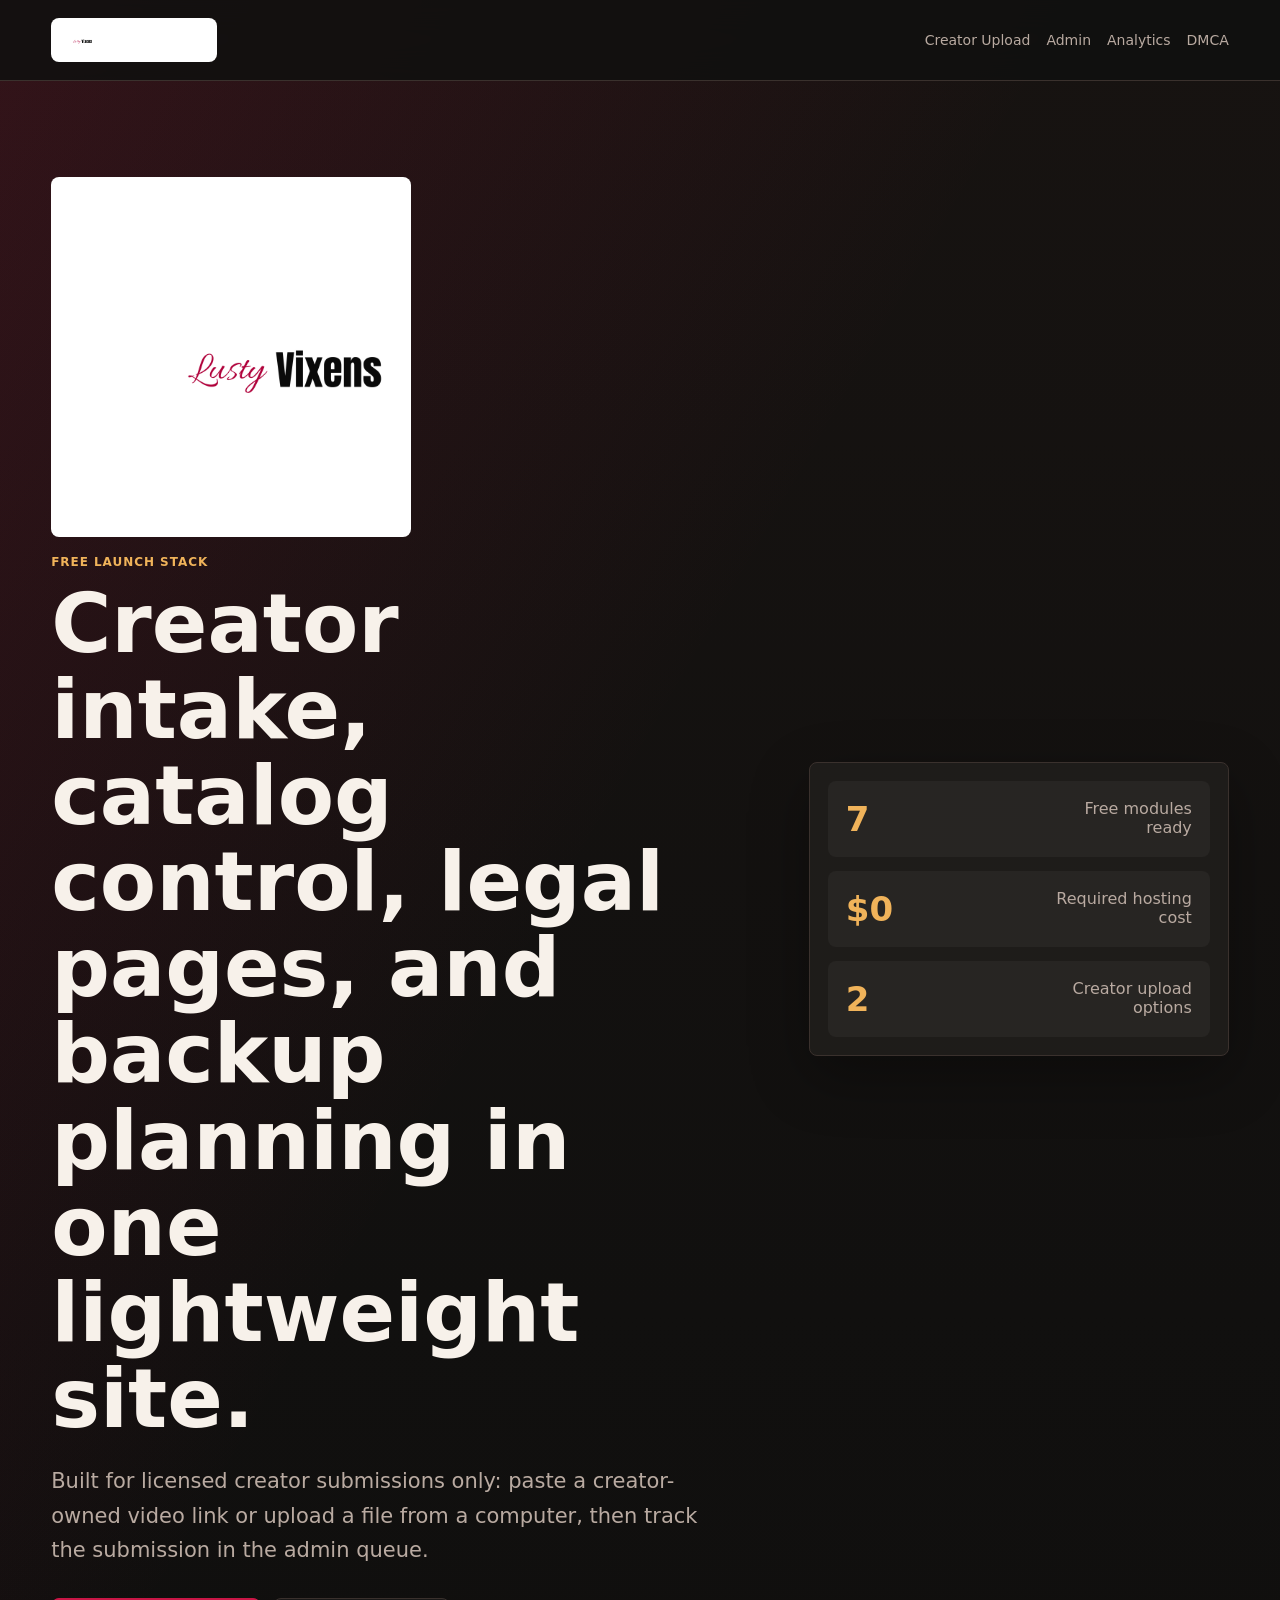
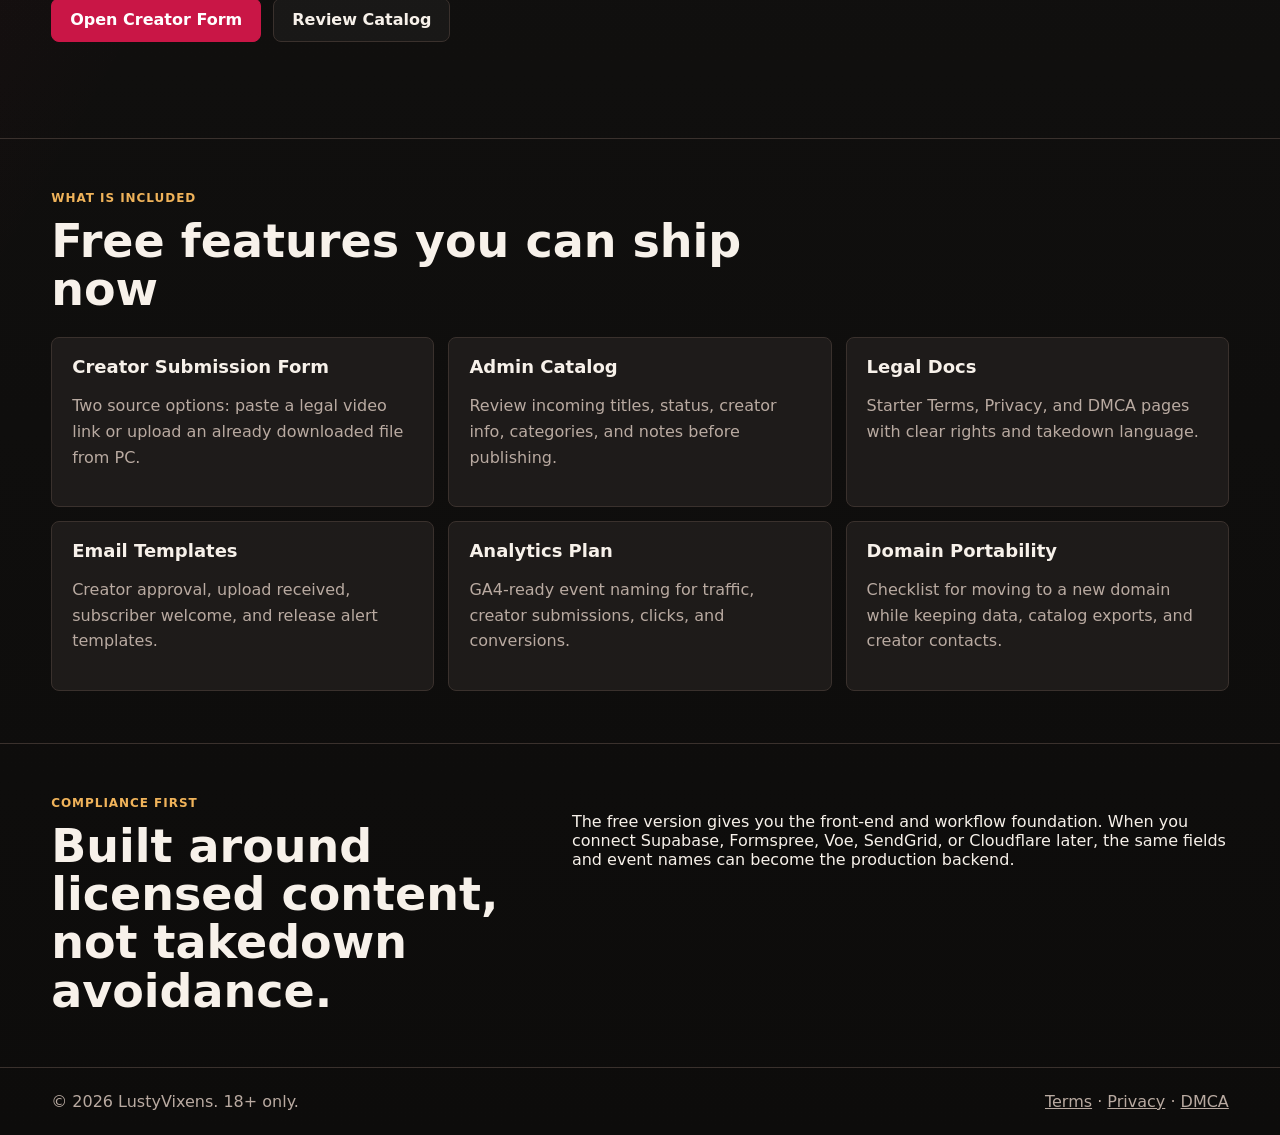
==== index.html @ f4d0886b "Replace with organized website: password gate, file validation, bug fixes Co-Authored-By: Claude Opu" ====
<!doctype html>
<html lang="en">
<head>
  <meta charset="utf-8">
  <meta name="viewport" content="width=device-width, initial-scale=1">
  <meta name="robots" content="index,follow">
  <title>LustyVixens Creator Platform</title>
  <link rel="stylesheet" href="assets/styles.css">
</head>
<body>
  <header class="topbar">
    <a class="brand" href="index.html" aria-label="LustyVixens home">
      <img class="brand-logo" src="assets/lusty-vixens-logo.png" alt="LustyVixens">
    </a>
    <nav class="nav" aria-label="Main navigation">
      <a href="creator.html">Creator Upload</a>
      <a href="admin.html">Admin</a>
      <a href="analytics.html">Analytics</a>
      <a href="legal/dmca.html">DMCA</a>
    </nav>
  </header>

  <main>
    <section class="hero">
      <div class="hero-copy">
        <img class="hero-logo" src="assets/lusty-vixens-logo.png" alt="LustyVixens">
        <p class="eyebrow">Free launch stack</p>
        <h1>Creator intake, catalog control, legal pages, and backup planning in one lightweight site.</h1>
        <p class="lead">Built for licensed creator submissions only: paste a creator-owned video link or upload a file from a computer, then track the submission in the admin queue.</p>
        <div class="actions">
          <a class="button primary" href="creator.html">Open Creator Form</a>
          <a class="button secondary" href="admin.html">Review Catalog</a>
        </div>
      </div>
      <div class="status-panel" aria-label="Launch status">
        <div>
          <span class="metric">7</span>
          <span class="label">Free modules ready</span>
        </div>
        <div>
          <span class="metric">$0</span>
          <span class="label">Required hosting cost</span>
        </div>
        <div>
          <span class="metric">2</span>
          <span class="label">Creator upload options</span>
        </div>
      </div>
    </section>

    <section class="section">
      <div class="section-title">
        <p class="eyebrow">What is included</p>
        <h2>Free features you can ship now</h2>
      </div>
      <div class="feature-grid">
        <article class="feature-card">
          <h3>Creator Submission Form</h3>
          <p>Two source options: paste a legal video link or upload an already downloaded file from PC.</p>
        </article>
        <article class="feature-card">
          <h3>Admin Catalog</h3>
          <p>Review incoming titles, status, creator info, categories, and notes before publishing.</p>
        </article>
        <article class="feature-card">
          <h3>Legal Docs</h3>
          <p>Starter Terms, Privacy, and DMCA pages with clear rights and takedown language.</p>
        </article>
        <article class="feature-card">
          <h3>Email Templates</h3>
          <p>Creator approval, upload received, subscriber welcome, and release alert templates.</p>
        </article>
        <article class="feature-card">
          <h3>Analytics Plan</h3>
          <p>GA4-ready event naming for traffic, creator submissions, clicks, and conversions.</p>
        </article>
        <article class="feature-card">
          <h3>Domain Portability</h3>
          <p>Checklist for moving to a new domain while keeping data, catalog exports, and creator contacts.</p>
        </article>
      </div>
    </section>

    <section class="section split">
      <div>
        <p class="eyebrow">Compliance first</p>
        <h2>Built around licensed content, not takedown avoidance.</h2>
      </div>
      <p>The free version gives you the front-end and workflow foundation. When you connect Supabase, Formspree, Voe, SendGrid, or Cloudflare later, the same fields and event names can become the production backend.</p>
    </section>
  </main>

  <footer class="footer">
    <span>© 2026 LustyVixens. 18+ only.</span>
    <span><a href="legal/terms.html">Terms</a> · <a href="legal/privacy.html">Privacy</a> · <a href="legal/dmca.html">DMCA</a></span>
  </footer>
</body>
</html>
---- assets/styles.css ----
:root {
  color-scheme: dark;
  --bg: #11100f;
  --panel: #1a1816;
  --panel-2: #221f1d;
  --text: #f7f1ea;
  --muted: #b9aaa1;
  --line: #3a312d;
  --accent: #c91646;
  --accent-2: #f0b35a;
  --ok: #3fc178;
  --warn: #f0b35a;
  --bad: #e05b5b;
  --shadow: 0 20px 60px rgba(0, 0, 0, .32);
  font-family: Inter, ui-sans-serif, system-ui, -apple-system, BlinkMacSystemFont, "Segoe UI", sans-serif;
}

* { box-sizing: border-box; }
body {
  margin: 0;
  min-height: 100vh;
  background:
    linear-gradient(120deg, rgba(201, 22, 70, .16), transparent 38%),
    linear-gradient(180deg, #171311 0%, var(--bg) 48%, #0d0c0b 100%);
  color: var(--text);
}
a { color: inherit; }
.topbar {
  position: sticky;
  top: 0;
  z-index: 10;
  display: flex;
  align-items: center;
  justify-content: space-between;
  gap: 24px;
  padding: 18px clamp(18px, 4vw, 56px);
  background: rgba(17, 16, 15, .88);
  border-bottom: 1px solid var(--line);
  backdrop-filter: blur(16px);
}
.brand {
  display: inline-flex;
  align-items: center;
  text-decoration: none;
}
.brand-logo {
  display: block;
  width: 166px;
  height: 44px;
  object-fit: contain;
  object-position: left center;
  padding: 4px 8px;
  border-radius: 8px;
  background: #fff;
}
.hero-logo {
  display: block;
  width: min(360px, 88vw);
  height: auto;
  margin: 0 0 18px;
  border-radius: 8px;
  background: #fff;
}
.nav {
  display: flex;
  align-items: center;
  gap: 16px;
  flex-wrap: wrap;
  color: var(--muted);
  font-size: 14px;
}
.nav a { text-decoration: none; }
.nav a:hover { color: var(--text); }
.hero {
  display: grid;
  grid-template-columns: minmax(0, 1fr) minmax(280px, 420px);
  gap: clamp(28px, 6vw, 72px);
  align-items: center;
  min-height: calc(100vh - 76px);
  padding: clamp(42px, 8vw, 96px) clamp(18px, 4vw, 56px);
}
.hero-copy { max-width: 760px; }
.eyebrow {
  margin: 0 0 12px;
  color: var(--accent-2);
  text-transform: uppercase;
  letter-spacing: .08em;
  font-size: 12px;
  font-weight: 800;
}
h1, h2, h3 { margin: 0; line-height: 1.05; letter-spacing: 0; }
h1 { font-size: clamp(42px, 7vw, 82px); }
h2 { font-size: clamp(28px, 4vw, 46px); }
h3 { font-size: 18px; }
.lead {
  max-width: 680px;
  margin: 22px 0 0;
  color: var(--muted);
  font-size: clamp(17px, 2vw, 21px);
  line-height: 1.65;
}
.actions { display: flex; flex-wrap: wrap; gap: 12px; margin-top: 30px; }
.button, button {
  display: inline-flex;
  align-items: center;
  justify-content: center;
  min-height: 44px;
  padding: 0 18px;
  border-radius: 8px;
  border: 1px solid var(--line);
  font: inherit;
  font-weight: 800;
  text-decoration: none;
  cursor: pointer;
}
.primary { background: var(--accent); border-color: var(--accent); color: white; }
.secondary { background: rgba(255, 255, 255, .04); color: var(--text); }
.status-panel {
  display: grid;
  gap: 14px;
  padding: 18px;
  background: rgba(34, 31, 29, .78);
  border: 1px solid var(--line);
  border-radius: 8px;
  box-shadow: var(--shadow);
}
.status-panel > div {
  display: flex;
  justify-content: space-between;
  gap: 18px;
  padding: 18px;
  background: rgba(255, 255, 255, .04);
  border-radius: 8px;
}
.metric { font-size: 34px; font-weight: 900; color: var(--accent-2); }
.label { color: var(--muted); text-align: right; max-width: 150px; }
.section { padding: 52px clamp(18px, 4vw, 56px); border-top: 1px solid var(--line); }
.section-title { max-width: 780px; margin-bottom: 24px; }
.feature-grid, .dashboard-grid {
  display: grid;
  grid-template-columns: repeat(3, minmax(0, 1fr));
  gap: 14px;
}
.feature-card, .panel, .legal-card {
  background: rgba(34, 31, 29, .8);
  border: 1px solid var(--line);
  border-radius: 8px;
  padding: 20px;
}
.feature-card p, .panel p, .legal-card p, .legal-card li { color: var(--muted); line-height: 1.6; }
.split {
  display: grid;
  grid-template-columns: minmax(0, .75fr) minmax(0, 1fr);
  gap: 28px;
  align-items: start;
}
.footer {
  display: flex;
  justify-content: space-between;
  gap: 18px;
  flex-wrap: wrap;
  padding: 24px clamp(18px, 4vw, 56px);
  color: var(--muted);
  border-top: 1px solid var(--line);
}
.page {
  width: min(1120px, calc(100% - 36px));
  margin: 0 auto;
  padding: 42px 0 64px;
}
.page-head { margin-bottom: 26px; }
.tabs {
  display: flex;
  gap: 8px;
  padding: 6px;
  background: var(--panel);
  border: 1px solid var(--line);
  border-radius: 8px;
  width: fit-content;
  margin-bottom: 18px;
}
.tab {
  min-height: 38px;
  background: transparent;
  color: var(--muted);
}
.tab.active { background: var(--accent); color: #fff; border-color: var(--accent); }
.form-grid {
  display: grid;
  grid-template-columns: repeat(2, minmax(0, 1fr));
  gap: 16px;
}
.field { display: grid; gap: 7px; }
.full { grid-column: 1 / -1; }
label { color: var(--muted); font-size: 13px; font-weight: 750; }
input, select, textarea {
  width: 100%;
  min-height: 44px;
  border: 1px solid var(--line);
  border-radius: 8px;
  background: #100f0e;
  color: var(--text);
  padding: 10px 12px;
  font: inherit;
}
textarea { min-height: 104px; resize: vertical; }
.check {
  display: grid;
  grid-template-columns: 18px minmax(0, 1fr);
  gap: 10px;
  align-items: start;
  color: var(--muted);
  line-height: 1.5;
}
.check input { min-height: 18px; margin-top: 3px; }
.hidden { display: none !important; }
.notice {
  padding: 14px;
  border: 1px solid rgba(240, 179, 90, .45);
  background: rgba(240, 179, 90, .09);
  border-radius: 8px;
  color: #f5d1a3;
  line-height: 1.55;
}
.table-wrap { overflow-x: auto; }
table { width: 100%; border-collapse: collapse; min-width: 760px; }
th, td {
  padding: 12px;
  border-bottom: 1px solid var(--line);
  text-align: left;
  vertical-align: top;
}
th { color: var(--accent-2); font-size: 12px; text-transform: uppercase; letter-spacing: .06em; }
td { color: var(--muted); }
.badge {
  display: inline-flex;
  padding: 4px 8px;
  border-radius: 999px;
  background: rgba(255, 255, 255, .07);
  color: var(--text);
  font-size: 12px;
  font-weight: 800;
}
.toolbar { display: flex; justify-content: space-between; gap: 12px; flex-wrap: wrap; margin-bottom: 14px; }
.kpis { display: grid; grid-template-columns: repeat(4, minmax(0, 1fr)); gap: 14px; margin-bottom: 18px; }
.kpi { padding: 18px; background: var(--panel-2); border: 1px solid var(--line); border-radius: 8px; }
.kpi strong { display: block; font-size: 30px; color: var(--accent-2); }
.kpi span { color: var(--muted); }
.legal-card { max-width: 880px; margin: 0 auto; }
.legal-card h2 { margin-top: 28px; font-size: 26px; }
.legal-card h2:first-child { margin-top: 0; }
@media (max-width: 860px) {
  .topbar { align-items: flex-start; flex-direction: column; }
  .hero, .split { grid-template-columns: 1fr; min-height: auto; }
  .feature-grid, .dashboard-grid, .kpis, .form-grid { grid-template-columns: 1fr; }
  h1 { font-size: 42px; }
}
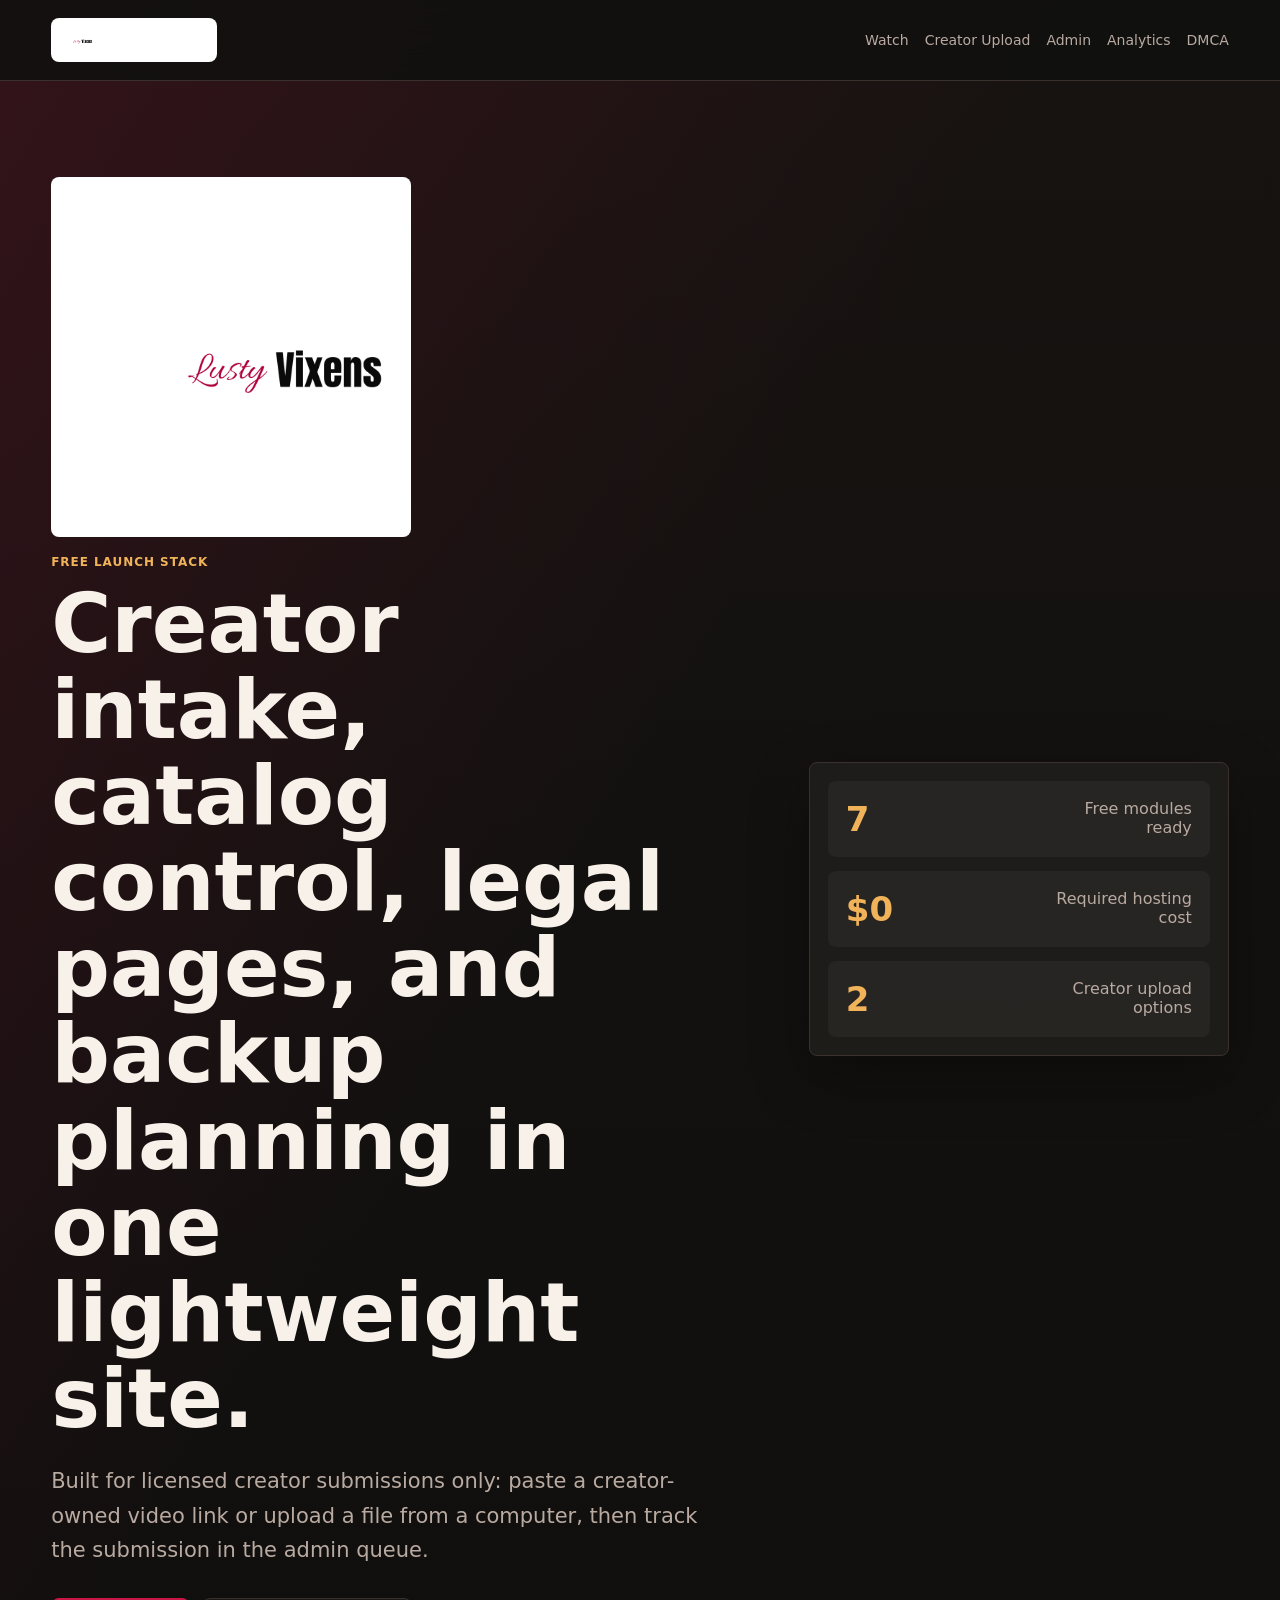
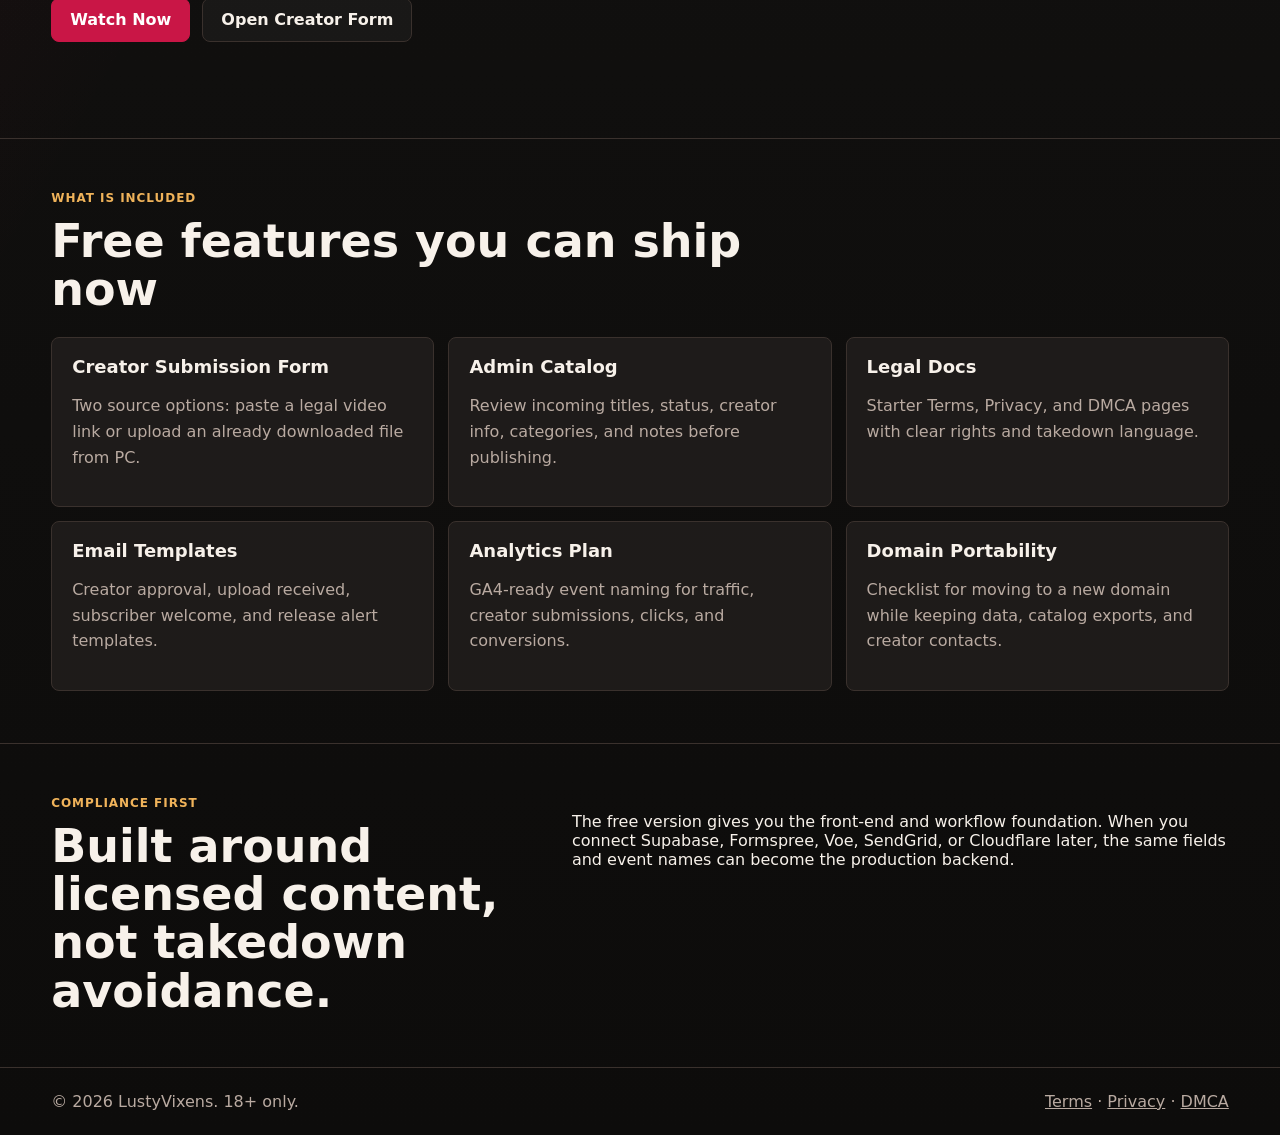
==== commit cae6cf4b: "Add Doodstream embed gallery: videos.json, Watch page, player modal, category filters Co-Authored-By" ====
--- a/index.html
+++ b/index.html
@@ -13,6 +13,7 @@
       <img class="brand-logo" src="assets/lusty-vixens-logo.png" alt="LustyVixens">
     </a>
     <nav class="nav" aria-label="Main navigation">
+      <a href="gallery.html">Watch</a>
       <a href="creator.html">Creator Upload</a>
       <a href="admin.html">Admin</a>
       <a href="analytics.html">Analytics</a>
@@ -28,8 +29,8 @@
         <h1>Creator intake, catalog control, legal pages, and backup planning in one lightweight site.</h1>
         <p class="lead">Built for licensed creator submissions only: paste a creator-owned video link or upload a file from a computer, then track the submission in the admin queue.</p>
         <div class="actions">
-          <a class="button primary" href="creator.html">Open Creator Form</a>
-          <a class="button secondary" href="admin.html">Review Catalog</a>
+          <a class="button primary" href="gallery.html">Watch Now</a>
+          <a class="button secondary" href="creator.html">Open Creator Form</a>
         </div>
       </div>
       <div class="status-panel" aria-label="Launch status">
--- a/assets/styles.css
+++ b/assets/styles.css
@@ -249,9 +249,89 @@
 .legal-card { max-width: 880px; margin: 0 auto; }
 .legal-card h2 { margin-top: 28px; font-size: 26px; }
 .legal-card h2:first-child { margin-top: 0; }
+/* --- Gallery --- */
+.filters { display: flex; flex-wrap: wrap; gap: 8px; margin-bottom: 22px; }
+.filter-btn {
+  min-height: 38px;
+  padding: 0 16px;
+  border-radius: 999px;
+  border: 1px solid var(--line);
+  background: var(--panel);
+  color: var(--muted);
+  font-weight: 800;
+  text-transform: capitalize;
+  cursor: pointer;
+}
+.filter-btn.active { background: var(--accent); border-color: var(--accent); color: #fff; }
+.video-grid {
+  display: grid;
+  grid-template-columns: repeat(auto-fill, minmax(240px, 1fr));
+  gap: 16px;
+}
+.video-card {
+  background: rgba(34, 31, 29, .8);
+  border: 1px solid var(--line);
+  border-radius: 10px;
+  overflow: hidden;
+  cursor: pointer;
+  transition: transform .12s ease, border-color .12s ease;
+}
+.video-card:hover { transform: translateY(-3px); border-color: var(--accent); }
+.video-thumb {
+  position: relative;
+  aspect-ratio: 16 / 9;
+  background: #000;
+  overflow: hidden;
+}
+.video-thumb img { width: 100%; height: 100%; object-fit: cover; display: block; }
+.video-thumb-fallback {
+  width: 100%; height: 100%;
+  display: flex; align-items: center; justify-content: center;
+  background: linear-gradient(135deg, rgba(201,22,70,.35), rgba(240,179,90,.2));
+  color: rgba(255,255,255,.6);
+  font-size: 34px;
+}
+.video-play {
+  position: absolute;
+  inset: 0;
+  display: flex; align-items: center; justify-content: center;
+  font-size: 44px; color: #fff;
+  background: rgba(0,0,0,.28);
+  opacity: 0; transition: opacity .12s ease;
+}
+.video-card:hover .video-play { opacity: 1; }
+.video-meta { padding: 12px 14px; }
+.video-meta h3 { font-size: 15px; line-height: 1.3; margin-bottom: 6px; }
+.video-meta p { color: var(--muted); font-size: 13px; text-transform: capitalize; }
+/* Player modal */
+.player-modal { position: fixed; inset: 0; z-index: 200; display: flex; align-items: center; justify-content: center; padding: 20px; }
+.player-backdrop { position: absolute; inset: 0; background: rgba(0,0,0,.82); backdrop-filter: blur(4px); }
+.player-box {
+  position: relative;
+  width: min(1000px, 100%);
+  background: var(--panel);
+  border: 1px solid var(--line);
+  border-radius: 10px;
+  overflow: hidden;
+  box-shadow: var(--shadow);
+}
+.player-head {
+  display: flex; align-items: center; justify-content: space-between;
+  padding: 12px 16px; border-bottom: 1px solid var(--line);
+  font-weight: 800;
+}
+.player-close {
+  min-height: 34px; padding: 0 12px;
+  background: rgba(255,255,255,.06); border: 1px solid var(--line);
+  color: var(--text); border-radius: 6px; cursor: pointer;
+}
+.player-frame-wrap { position: relative; aspect-ratio: 16 / 9; background: #000; }
+.player-frame-wrap iframe { position: absolute; inset: 0; width: 100%; height: 100%; border: 0; }
+
 @media (max-width: 860px) {
   .topbar { align-items: flex-start; flex-direction: column; }
   .hero, .split { grid-template-columns: 1fr; min-height: auto; }
   .feature-grid, .dashboard-grid, .kpis, .form-grid { grid-template-columns: 1fr; }
   h1 { font-size: 42px; }
-}
+  .video-grid { grid-template-columns: repeat(auto-fill, minmax(160px, 1fr)); }
+}
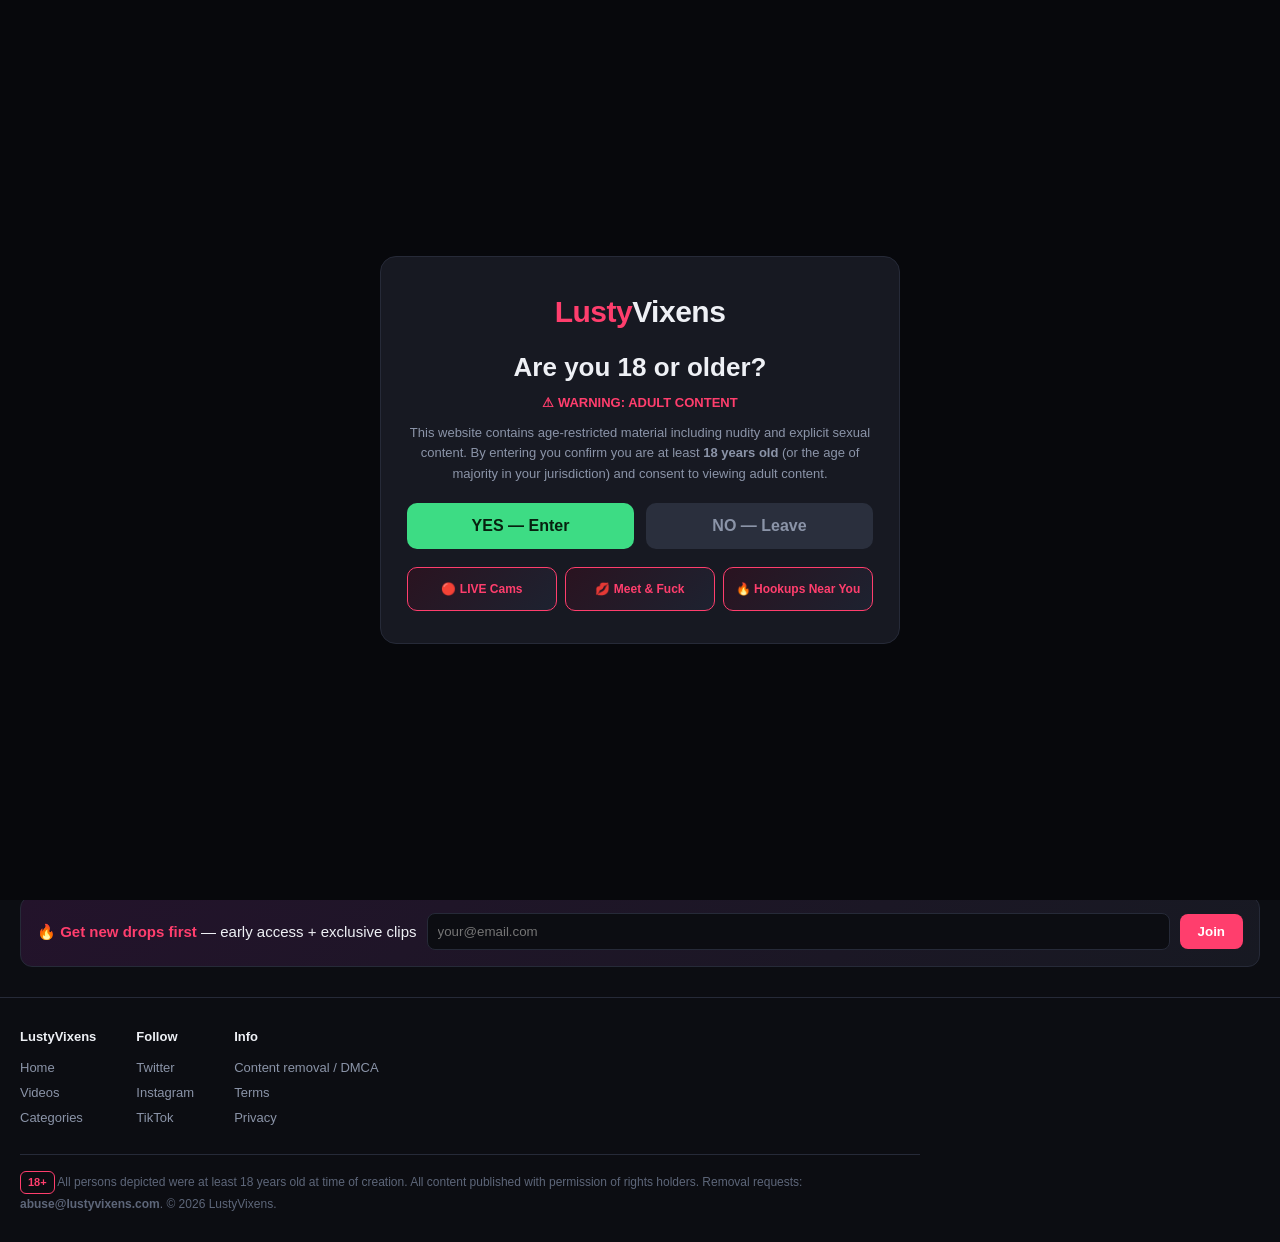
==== commit 439f327f: "Restore old tube site as homepage; wire it to videos.json; add publish link, security headers, favic" ====
--- a/index.html
+++ b/index.html
@@ -1,99 +1,407 @@
-<!doctype html>
+<!DOCTYPE html>
 <html lang="en">
 <head>
-  <meta charset="utf-8">
-  <meta name="viewport" content="width=device-width, initial-scale=1">
-  <meta name="robots" content="index,follow">
-  <title>LustyVixens Creator Platform</title>
-  <link rel="stylesheet" href="assets/styles.css">
+<meta charset="UTF-8">
+<meta name="viewport" content="width=device-width, initial-scale=1.0">
+<meta name="theme-color" content="#0c0d12">
+<title>LustyVixens — Daily Drops</title>
+
+<!-- SEO -->
+<meta name="description" content="LustyVixens — daily amateur clips: lesbian, MILF, Asian, Latina, anal, cosplay. New drops every day. 18+ only.">
+<meta name="robots" content="index, follow">
+<link rel="canonical" href="https://lustyvixens.com/">
+<meta name="rating" content="adult">
+<link rel="icon" type="image/svg+xml" href="/favicon.svg">
+
+<!-- Open Graph -->
+<meta property="og:type" content="website">
+<meta property="og:site_name" content="LustyVixens">
+<meta property="og:title" content="LustyVixens — Daily Drops">
+<meta property="og:description" content="New amateur clips every day. 18+ only.">
+<meta property="og:url" content="https://lustyvixens.com/">
+<meta property="og:image" content="https://lustyvixens.com/favicon.svg">
+<meta name="twitter:card" content="summary_large_image">
+<meta name="twitter:title" content="LustyVixens — Daily Drops">
+
+<style>
+  :root{--bg:#0c0d12;--card:#171922;--card2:#1d2230;--line:#262a38;--text:#eef0f5;--mut:#8b94a8;--acc:#ff3e6d;--acc2:#4dd0e1;--gold:#ffb020}
+  *{box-sizing:border-box;margin:0;padding:0}
+  html{scroll-behavior:smooth}
+  body{background:var(--bg);color:var(--text);font:15px/1.5 -apple-system,Segoe UI,Roboto,sans-serif;min-height:100vh}
+  a{color:inherit;text-decoration:none}
+
+  /* AGE GATE */
+  #agegate{position:fixed;inset:0;z-index:999;background:#07080c;display:none;align-items:center;justify-content:center;padding:20px;overflow:auto}
+  #agegate.show{display:flex}
+  #agegate .box{max-width:520px;width:100%;text-align:center;background:var(--card);border:1px solid var(--line);border-radius:16px;padding:32px 26px}
+  #agegate .logo{font-size:30px;font-weight:800;color:var(--acc)}
+  #agegate .logo span{color:var(--text)}
+  #agegate h2{font-size:26px;margin:14px 0 6px}
+  #agegate .warn{color:var(--acc);font-weight:700;font-size:13px;margin:6px 0}
+  #agegate p{color:var(--mut);font-size:13px;line-height:1.6;margin:10px 0}
+  #agegate .row{display:flex;gap:12px;margin:18px 0}
+  #agegate .row button{flex:1;padding:14px;border:0;border-radius:10px;font-weight:800;font-size:16px;cursor:pointer}
+  #enter{background:#3ddc84;color:#07210f}
+  #leave{background:#2a2f3d;color:var(--mut)}
+  .gate-ads{display:grid;grid-template-columns:1fr 1fr 1fr;gap:8px;margin-top:14px}
+  .gate-ads a{background:linear-gradient(135deg,#2a1320,var(--card2));border:1px solid var(--acc);border-radius:10px;padding:12px 6px;font-size:12px;font-weight:700;color:var(--acc)}
+  .gate-ads a:hover{background:var(--acc);color:#fff}
+  @media(max-width:480px){.gate-ads{grid-template-columns:1fr}}
+
+  header{position:sticky;top:0;z-index:10;background:rgba(12,13,18,.96);backdrop-filter:blur(8px);border-bottom:1px solid var(--line);padding:12px 18px}
+  .hrow{display:flex;gap:14px;align-items:center;flex-wrap:wrap}
+  .logo{font-size:22px;font-weight:800;color:var(--acc);letter-spacing:-.5px}
+  .logo span{color:var(--text)}
+  nav.main{display:flex;gap:4px;flex-wrap:wrap}
+  nav.main a{padding:7px 14px;border-radius:8px;font-weight:600;font-size:14px;color:var(--mut);cursor:pointer}
+  nav.main a:hover{color:var(--text)}
+  nav.main a.on{color:#fff;background:var(--acc)}
+  #search{flex:1;min-width:150px;background:var(--card) url("data:image/svg+xml,%3Csvg xmlns='http://www.w3.org/2000/svg' width='16' height='16' viewBox='0 0 24 24' fill='none' stroke='%238b94a8' stroke-width='2' stroke-linecap='round'%3E%3Ccircle cx='11' cy='11' r='7'/%3E%3Cline x1='21' y1='21' x2='16.65' y2='16.65'/%3E%3C/svg%3E") no-repeat 14px center;border:1px solid var(--line);border-radius:24px;padding:9px 16px 9px 40px;color:var(--text);font-size:14px}
+  #search:focus{outline:1px solid var(--acc)}
+  .socials{margin-left:auto}
+  .socials a{color:var(--mut);margin-left:10px;font-size:13px}
+  .socials a:hover{color:var(--acc2)}
+
+  .toolbar{display:flex;gap:10px;align-items:center;flex-wrap:wrap;padding:14px 20px;border-bottom:1px solid var(--line)}
+  .chips{display:flex;gap:8px;flex-wrap:wrap}
+  .chip{background:var(--card);border:1px solid var(--line);color:var(--mut);padding:6px 14px;border-radius:20px;cursor:pointer;font-size:13px;user-select:none}
+  .chip.active{background:var(--acc);color:#fff;border-color:var(--acc)}
+  select.sort{margin-left:auto;background:var(--card);border:1px solid var(--line);color:var(--text);padding:8px 12px;border-radius:8px;font-size:13px;cursor:pointer}
+
+  .promo{margin:16px 20px;border:1px solid var(--line);border-radius:12px;padding:16px;text-align:center;font-size:15px;background:linear-gradient(135deg,#2a1320,var(--card))}
+  .promo a{color:var(--acc);font-weight:700}
+
+  .email{margin:16px 20px;background:linear-gradient(135deg,#23132b,#171922);border:1px solid var(--line);border-radius:12px;padding:16px;display:flex;gap:10px;align-items:center;flex-wrap:wrap}
+  .email b{color:var(--acc)}
+  .email input{flex:1;min-width:160px;background:#0c0d12;border:1px solid var(--line);border-radius:8px;padding:10px;color:var(--text)}
+  .email button{background:var(--acc);color:#fff;border:0;border-radius:8px;padding:10px 18px;font-weight:700;cursor:pointer}
+
+  h2.section{padding:18px 20px 4px;font-size:17px}
+  .sub{padding:0 20px;color:var(--mut);font-size:13px}
+
+  /* category tiles */
+  .cats{display:grid;grid-template-columns:repeat(auto-fill,minmax(200px,1fr));gap:12px;padding:14px 20px}
+  .cat{position:relative;border-radius:12px;overflow:hidden;border:1px solid var(--line);cursor:pointer;background:var(--card2);aspect-ratio:16/9;display:flex;align-items:flex-end;padding:14px;font-weight:800;font-size:16px}
+  .cat:hover{border-color:var(--acc)}
+  .cat span{position:relative;z-index:1}
+  .cat::before{content:"";position:absolute;inset:0;background:linear-gradient(135deg,rgba(255,62,109,.25),rgba(77,208,225,.12))}
+  .cat small{position:absolute;top:10px;right:12px;z-index:1;color:var(--mut);font-weight:600;font-size:11px}
+
+  .grid{display:grid;grid-template-columns:repeat(auto-fill,minmax(220px,1fr));gap:14px;padding:14px 20px}
+  .vid{background:var(--card);border:1px solid var(--line);border-radius:10px;overflow:hidden;color:var(--text);transition:transform .12s,border-color .12s;position:relative}
+  .vid:hover{transform:translateY(-3px);border-color:var(--acc)}
+  .thumb{position:relative;aspect-ratio:16/9;background:#000;overflow:hidden;display:block}
+  .thumb img{width:100%;height:100%;object-fit:cover;display:block}
+  .dur{position:absolute;bottom:6px;right:6px;background:rgba(0,0,0,.8);font-size:11px;padding:2px 6px;border-radius:4px}
+  .play{position:absolute;inset:0;display:flex;align-items:center;justify-content:center;font-size:38px;opacity:0;transition:.12s}
+  .vid:hover .play{opacity:1}
+  .save{position:absolute;top:6px;left:6px;z-index:2;background:rgba(0,0,0,.6);border:0;color:#fff;width:30px;height:30px;border-radius:50%;cursor:pointer;font-size:15px}
+  .save.on{background:var(--acc)}
+  .meta{padding:10px}
+  .title{font-size:14px;font-weight:600;line-height:1.3;display:-webkit-box;-webkit-line-clamp:2;-webkit-box-orient:vertical;overflow:hidden}
+  .stat{margin-top:6px;color:var(--mut);font-size:11px;display:flex;gap:10px}
+  .stat .r{color:var(--gold)}
+  .servers{margin-top:8px;display:flex;gap:6px;flex-wrap:wrap}
+  .servers .srv{font-size:11px;background:var(--card2);border:1px solid var(--line);color:var(--acc2);padding:3px 9px;border-radius:6px;font-weight:600}
+  .servers .srv:hover{background:var(--acc);color:#fff;border-color:var(--acc)}
+  .price{color:var(--gold);font-weight:800;font-size:16px;margin-top:6px}
+  .buy{display:block;text-align:center;background:var(--acc);color:#fff;padding:8px;border-radius:8px;margin-top:8px;font-weight:700}
+  .buy:hover{filter:brightness(1.1)}
+  .empty{text-align:center;color:var(--mut);padding:50px;grid-column:1/-1}
+
+  footer{border-top:1px solid var(--line);margin-top:30px;padding:28px 20px;color:var(--mut);font-size:13px;line-height:1.7}
+  footer .fcols{display:flex;gap:40px;flex-wrap:wrap;max-width:900px}
+  footer h4{color:var(--text);font-size:13px;margin-bottom:8px}
+  footer a{color:var(--mut);display:block;margin:3px 0}
+  footer a:hover{color:var(--acc2)}
+  footer .legal{margin-top:22px;border-top:1px solid var(--line);padding-top:16px;font-size:12px;color:#5d6679;max-width:900px}
+  .badge18{display:inline-block;border:1px solid var(--acc);color:var(--acc);border-radius:6px;padding:1px 7px;font-weight:700;font-size:11px}
+  .hide{display:none}
+</style>
 </head>
 <body>
-  <header class="topbar">
-    <a class="brand" href="index.html" aria-label="LustyVixens home">
-      <img class="brand-logo" src="assets/lusty-vixens-logo.png" alt="LustyVixens">
+
+<!-- ================= AGE GATE (with 3 affiliate spots) ================= -->
+<div id="agegate">
+  <div class="box">
+    <div class="logo">Lusty<span>Vixens</span></div>
+    <h2>Are you 18 or older?</h2>
+    <div class="warn">⚠ WARNING: ADULT CONTENT</div>
+    <p>This website contains age-restricted material including nudity and explicit sexual content. By entering you confirm you are at least <b>18 years old</b> (or the age of majority in your jurisdiction) and consent to viewing adult content.</p>
+    <div class="row">
+      <button id="enter">YES — Enter</button>
+      <button id="leave">NO — Leave</button>
+    </div>
+    <div class="gate-ads">
+      <a href="https://chaturbate.com/in/?tour=LQps&campaign=YNDth&track=default&room=lustyvixens" rel="noopener" target="_blank">🔴 LIVE Cams</a>
+      <a href="#" rel="noopener" target="_blank">💋 Meet &amp; Fuck</a>
+      <a href="#" rel="noopener" target="_blank">🔥 Hookups Near You</a>
+    </div>
+  </div>
+</div>
+
+<!-- ================= HEADER ================= -->
+<header>
+  <div class="hrow">
+    <a class="logo" href="#home" onclick="go('home')">Lusty<span>Vixens</span></a>
+    <nav class="main" id="nav">
+      <a data-v="home" class="on" onclick="go('home')">Home</a>
+      <a data-v="videos" onclick="go('videos')">Videos</a>
+      <a data-v="models" onclick="go('models')">Models</a>
+      <a data-v="categories" onclick="go('categories')">Categories</a>
+      <a data-v="saved" onclick="go('saved')">♡ Watch Later</a>
+      <a data-v="shop" onclick="go('shop')" style="color:var(--gold)">🛒 Shop</a>
+      <a href="publish.html" style="color:var(--acc2)">➕ Add Video</a>
+    </nav>
+    <input id="search" placeholder="Search..." aria-label="Search">
+    <div class="socials">
+      <a href="https://x.com/serenababe01" target="_blank" rel="noopener">Twitter</a>
+      <a href="https://www.instagram.com/serenababe_001/" target="_blank" rel="noopener">Instagram</a>
+      <a href="https://www.tiktok.com/@serenababe01" target="_blank" rel="noopener">TikTok</a>
+    </div>
+  </div>
+</header>
+
+<!-- top promo -->
+<div class="promo">
+  <a href="https://chaturbate.com/in/?tour=LQps&campaign=YNDth&track=default&room=lustyvixens" rel="noopener" target="_blank">💋 Meet hot girls on LIVE cam — Watch free →</a>
+</div>
+
+<!-- ================= HOME ================= -->
+<section id="view-home">
+  <h2 class="section">Browse Categories</h2>
+  <div class="cats" id="homeCats"></div>
+  <h2 class="section">Newest Drops</h2>
+  <div class="grid" id="homeNew"></div>
+</section>
+
+<!-- ================= VIDEOS ================= -->
+<section id="view-videos" class="hide">
+  <div class="toolbar">
+    <div class="chips" id="catChips"></div>
+    <select class="sort" id="sort">
+      <option value="recent">Most Recent</option>
+      <option value="views">Most Viewed</option>
+      <option value="rating">Best Rated</option>
+    </select>
+  </div>
+  <h2 class="section" id="vidTitle">All Videos</h2>
+  <div class="grid" id="grid"></div>
+</section>
+
+<!-- ================= MODELS ================= -->
+<section id="view-models" class="hide">
+  <h2 class="section">Models</h2>
+  <p class="sub">Model profiles coming soon — verified creators featured here.</p>
+  <div class="grid"><div class="empty">No model profiles yet. Check back soon.</div></div>
+</section>
+
+<!-- ================= CATEGORIES ================= -->
+<section id="view-categories" class="hide">
+  <h2 class="section">All Categories</h2>
+  <div class="cats" id="allCats"></div>
+</section>
+
+<!-- ================= SAVED ================= -->
+<section id="view-saved" class="hide">
+  <h2 class="section">♡ Watch Later</h2>
+  <p class="sub">Saved on this device.</p>
+  <div class="grid" id="savedGrid"></div>
+</section>
+
+<!-- ================= SHOP ================= -->
+<section id="view-shop" class="hide">
+  <h2 class="section">🛒 Shop</h2>
+  <p class="sub">Handpicked toys &amp; accessories · ships discreetly</p>
+  <div class="grid" id="shopGrid"></div>
+</section>
+
+<!-- bottom promo -->
+<div class="promo">
+  <a href="https://chaturbate.com/in/?tour=LQps&campaign=YNDth&track=default&room=lustyvixens" rel="noopener" target="_blank">🔞 1000s of live cams — Join free →</a>
+</div>
+
+<!-- email -->
+<form class="email" id="emailForm" action="https://formspree.io/f/mnjkjkvo" method="post">
+  <div>🔥 <b>Get new drops first</b> — early access + exclusive clips</div>
+  <input type="email" id="emailIn" name="email" placeholder="your@email.com" required autocomplete="email">
+  <button type="submit">Join</button>
+</form>
+
+<footer>
+  <div class="fcols">
+    <div><h4>LustyVixens</h4><a onclick="go('home')">Home</a><a onclick="go('videos')">Videos</a><a onclick="go('categories')">Categories</a></div>
+    <div><h4>Follow</h4>
+      <a href="https://x.com/serenababe01" target="_blank" rel="noopener">Twitter</a>
+      <a href="https://www.instagram.com/serenababe_001/" target="_blank" rel="noopener">Instagram</a>
+      <a href="https://www.tiktok.com/@serenababe01" target="_blank" rel="noopener">TikTok</a>
+    </div>
+    <div><h4>Info</h4><a href="legal/dmca.html">Content removal / DMCA</a><a href="legal/terms.html">Terms</a><a href="legal/privacy.html">Privacy</a></div>
+  </div>
+  <div class="legal">
+    <span class="badge18">18+</span> All persons depicted were at least 18 years old at time of creation.
+    All content published with permission of rights holders. Removal requests: <b>abuse@lustyvixens.com</b>.
+    © <span id="yr"></span> LustyVixens.
+  </div>
+</footer>
+
+<script>
+/* ===== CATEGORIES ===== */
+const CATEGORIES = [
+  { id:'lesbian', name:'Lesbian + Amateur' },
+  { id:'milf',    name:'MILF + Amateur' },
+  { id:'asian',   name:'Asian + Amateur' },
+  { id:'latina',  name:'Latina + Amateur' },
+  { id:'anal',    name:'Anal + Couples' },
+  { id:'cosplay', name:'Cosplay + Gaming' },
+];
+
+/* ===== SHOP PRODUCTS — edit here. link = your affiliate/supplier buy URL ===== */
+const PRODUCTS = [
+  { name:"Sample Product — replace me", img:"https://via.placeholder.com/320x180/171922/ffb020?text=Product", price:"$29.99", link:"#" },
+];
+
+/* placeholder thumbnail for videos with no image */
+const PLACEHOLDER_THUMB = "data:image/svg+xml,%3Csvg xmlns='http://www.w3.org/2000/svg' width='320' height='180'%3E%3Crect width='320' height='180' fill='%23171922'/%3E%3Ctext x='50%25' y='55%25' font-size='46' fill='%23ff3e6d' text-anchor='middle' dominant-baseline='middle'%3E%E2%96%B6%3C/text%3E%3C/svg%3E";
+
+/* ===== VIDEOS — loaded live from videos.json (written by publish.html) ===== */
+let VIDEOS = [];
+
+/* convert a videos.json entry into a display card */
+function mapVideo(v){
+  const watch = (v.embed || '').replace('/e/', '/d/'); // filehost watch page
+  return {
+    title: v.title || 'Untitled',
+    thumb: v.thumb || PLACEHOLDER_THUMB,
+    dur: v.dur || '',
+    link: watch,
+    servers: [{ n:'Watch ▶', u: watch }],
+    cats: v.category ? [v.category] : [],
+    views: +v.views || 0,
+    rating: +v.rating || 0,
+    date: +String(v.added || '').replace(/-/g,'') || 0
+  };
+}
+
+/* ===== helpers ===== */
+const $ = s => document.querySelector(s);
+function esc(s){return String(s).replace(/[&<>"']/g,c=>({'&':'&amp;','<':'&lt;','>':'&gt;','"':'&quot;',"'":'&#39;'}[c]));}
+function nfmt(n){ n=+n||0; return n>=1000?(n/1000).toFixed(n>=10000?0:1)+'k':String(n); }
+function catName(id){ const c=CATEGORIES.find(x=>x.id===id); return c?c.name:id; }
+
+/* ===== watch later (localStorage, no login) ===== */
+function saved(){ try{ return JSON.parse(localStorage.getItem('lv_saved')||'[]'); }catch(e){ return []; } }
+function toggleSave(link){ let s=saved(); s.includes(link)?s=s.filter(x=>x!==link):s.push(link); localStorage.setItem('lv_saved',JSON.stringify(s)); }
+
+/* ===== card render ===== */
+function card(v){
+  const isSaved = saved().includes(v.link);
+  return `<div class="vid">
+    <button class="save ${isSaved?'on':''}" data-link="${esc(v.link)}" title="Watch later">♡</button>
+    <a class="thumb" href="${esc(v.link)}" target="_blank" rel="noopener">
+      <img src="${esc(v.thumb)}" loading="lazy" alt="${esc(v.title)}"><span class="dur">${esc(v.dur)}</span><div class="play">▶</div>
     </a>
-    <nav class="nav" aria-label="Main navigation">
-      <a href="gallery.html">Watch</a>
-      <a href="creator.html">Creator Upload</a>
-      <a href="admin.html">Admin</a>
-      <a href="analytics.html">Analytics</a>
-      <a href="legal/dmca.html">DMCA</a>
-    </nav>
-  </header>
-
-  <main>
-    <section class="hero">
-      <div class="hero-copy">
-        <img class="hero-logo" src="assets/lusty-vixens-logo.png" alt="LustyVixens">
-        <p class="eyebrow">Free launch stack</p>
-        <h1>Creator intake, catalog control, legal pages, and backup planning in one lightweight site.</h1>
-        <p class="lead">Built for licensed creator submissions only: paste a creator-owned video link or upload a file from a computer, then track the submission in the admin queue.</p>
-        <div class="actions">
-          <a class="button primary" href="gallery.html">Watch Now</a>
-          <a class="button secondary" href="creator.html">Open Creator Form</a>
-        </div>
-      </div>
-      <div class="status-panel" aria-label="Launch status">
-        <div>
-          <span class="metric">7</span>
-          <span class="label">Free modules ready</span>
-        </div>
-        <div>
-          <span class="metric">$0</span>
-          <span class="label">Required hosting cost</span>
-        </div>
-        <div>
-          <span class="metric">2</span>
-          <span class="label">Creator upload options</span>
-        </div>
-      </div>
-    </section>
-
-    <section class="section">
-      <div class="section-title">
-        <p class="eyebrow">What is included</p>
-        <h2>Free features you can ship now</h2>
-      </div>
-      <div class="feature-grid">
-        <article class="feature-card">
-          <h3>Creator Submission Form</h3>
-          <p>Two source options: paste a legal video link or upload an already downloaded file from PC.</p>
-        </article>
-        <article class="feature-card">
-          <h3>Admin Catalog</h3>
-          <p>Review incoming titles, status, creator info, categories, and notes before publishing.</p>
-        </article>
-        <article class="feature-card">
-          <h3>Legal Docs</h3>
-          <p>Starter Terms, Privacy, and DMCA pages with clear rights and takedown language.</p>
-        </article>
-        <article class="feature-card">
-          <h3>Email Templates</h3>
-          <p>Creator approval, upload received, subscriber welcome, and release alert templates.</p>
-        </article>
-        <article class="feature-card">
-          <h3>Analytics Plan</h3>
-          <p>GA4-ready event naming for traffic, creator submissions, clicks, and conversions.</p>
-        </article>
-        <article class="feature-card">
-          <h3>Domain Portability</h3>
-          <p>Checklist for moving to a new domain while keeping data, catalog exports, and creator contacts.</p>
-        </article>
-      </div>
-    </section>
-
-    <section class="section split">
-      <div>
-        <p class="eyebrow">Compliance first</p>
-        <h2>Built around licensed content, not takedown avoidance.</h2>
-      </div>
-      <p>The free version gives you the front-end and workflow foundation. When you connect Supabase, Formspree, Voe, SendGrid, or Cloudflare later, the same fields and event names can become the production backend.</p>
-    </section>
-  </main>
-
-  <footer class="footer">
-    <span>© 2026 LustyVixens. 18+ only.</span>
-    <span><a href="legal/terms.html">Terms</a> · <a href="legal/privacy.html">Privacy</a> · <a href="legal/dmca.html">DMCA</a></span>
-  </footer>
+    <div class="meta"><a href="${esc(v.link)}" target="_blank" rel="noopener"><div class="title">${esc(v.title)}</div></a>
+      <div class="stat"><span>▶ ${nfmt(v.views)}</span><span class="r">★ ${(+v.rating||0).toFixed(1)}</span></div>
+      <div class="servers">${(v.servers||[]).map(s=>`<a class="srv" href="${esc(s.u)}" target="_blank" rel="noopener">${esc(s.n)}</a>`).join('')}</div>
+    </div></div>`;
+}
+function renderGrid(el, list){
+  el.innerHTML = list.length ? list.map(card).join('') : `<div class="empty">No videos here yet.</div>`;
+  el.querySelectorAll('.save').forEach(b=>b.onclick=e=>{ e.preventDefault(); toggleSave(b.dataset.link); b.classList.toggle('on'); if($('#view-saved').classList.contains('show-flag')) renderSaved(); });
+}
+
+/* ===== sort/filter state ===== */
+let curCat='all', curSort='recent', q='';
+function sortList(list){
+  if(curSort==='views') return list.sort((a,b)=>b.views-a.views);
+  if(curSort==='rating') return list.sort((a,b)=>b.rating-a.rating);
+  return list.sort((a,b)=>b.date-a.date);
+}
+function videoList(){
+  let l=[...VIDEOS];
+  if(curCat!=='all') l=l.filter(v=>v.cats&&v.cats.includes(curCat));
+  if(q) l=l.filter(v=>v.title.toLowerCase().includes(q));
+  return sortList(l);
+}
+function renderVideos(){
+  $('#vidTitle').textContent = curCat==='all'?'All Videos':catName(curCat);
+  renderGrid($('#grid'), videoList());
+}
+
+/* ===== home ===== */
+function catTile(c){ return `<div class="cat" onclick="go('videos');setCat('${c.id}')"><small>${VIDEOS.filter(v=>v.cats&&v.cats.includes(c.id)).length} vids</small><span>${esc(c.name)}</span></div>`; }
+function renderHome(){
+  $('#homeCats').innerHTML = CATEGORIES.map(catTile).join('');
+  renderGrid($('#homeNew'), [...VIDEOS].sort((a,b)=>b.date-a.date).slice(0,12));
+}
+function renderCats(){ $('#allCats').innerHTML = CATEGORIES.map(catTile).join(''); }
+function renderSaved(){ const s=saved(); renderGrid($('#savedGrid'), VIDEOS.filter(v=>s.includes(v.link))); }
+function renderShop(){ $('#shopGrid').innerHTML = PRODUCTS.length ? PRODUCTS.map(p=>`
+  <div class="vid"><a class="thumb" href="${esc(p.link)}" target="_blank" rel="noopener"><img src="${esc(p.img)}" loading="lazy" alt="${esc(p.name)}"></a>
+  <div class="meta"><div class="title">${esc(p.name)}</div><div class="price">${esc(p.price)}</div>
+  <a class="buy" href="${esc(p.link)}" target="_blank" rel="noopener">Buy Now →</a></div></div>`).join('') : `<div class="empty">Shop coming soon.</div>`; }
+
+/* ===== category chips (videos view) ===== */
+function buildChips(){
+  $('#catChips').innerHTML = `<div class="chip active" data-c="all">All</div>` + CATEGORIES.map(c=>`<div class="chip" data-c="${c.id}">${esc(c.name)}</div>`).join('');
+  $('#catChips').querySelectorAll('.chip').forEach(ch=>ch.onclick=()=>setCat(ch.dataset.c));
+}
+function setCat(id){
+  curCat=id;
+  $('#catChips').querySelectorAll('.chip').forEach(ch=>ch.classList.toggle('active', ch.dataset.c===id));
+  renderVideos();
+}
+
+/* ===== nav routing ===== */
+function go(v){
+  ['home','videos','models','categories','saved','shop'].forEach(x=>{
+    $('#view-'+x).classList.toggle('hide', x!==v);
+    $('#view-'+x).classList.toggle('show-flag', x===v);
+  });
+  document.querySelectorAll('#nav a[data-v]').forEach(a=>a.classList.toggle('on', a.dataset.v===v));
+  if(v==='home') renderHome();
+  if(v==='videos') renderVideos();
+  if(v==='categories') renderCats();
+  if(v==='saved') renderSaved();
+  if(v==='shop') renderShop();
+  window.scrollTo({top:0,behavior:'smooth'});
+}
+
+/* ===== age gate ===== */
+(function(){
+  function ok(){ try{return localStorage.getItem('lv_age_ok')==='1';}catch(e){return false;} }
+  function set(){ try{localStorage.setItem('lv_age_ok','1');}catch(e){} }
+  if(ok()) return;
+  const g=$('#agegate'); g.classList.add('show'); document.body.style.overflow='hidden';
+  $('#enter').onclick=()=>{ set(); g.classList.remove('show'); document.body.style.overflow=''; };
+  $('#leave').onclick=()=>{ location.href='https://www.google.com'; };
+})();
+
+/* ===== wire ===== */
+$('#search').addEventListener('input',e=>{ q=e.target.value.toLowerCase(); if(!$('#view-videos').classList.contains('hide')) renderVideos(); else { go('videos'); } });
+$('#sort').addEventListener('change',e=>{ curSort=e.target.value; renderVideos(); });
+$('#emailForm').addEventListener('submit',async function(e){
+  e.preventDefault();
+  const v=$('#emailIn').value;
+  if(!/^[^@\s]+@[^@\s]+\.[^@\s]+$/.test(v)){ alert('Enter a valid email'); return; }
+  try{ const r=await fetch('https://formspree.io/f/mnjkjkvo',{method:'POST',headers:{Accept:'application/json'},body:new FormData(this)});
+    if(r.ok){ alert('Subscribed! 🔥'); this.reset(); } else alert('Try again.'); }catch(err){ alert('Network error.'); }
+});
+$('#yr').textContent=new Date().getFullYear();
+
+/* ===== load videos from videos.json, then start ===== */
+(async function init(){
+  try{
+    const r = await fetch('videos.json', { cache:'no-store' });
+    const d = await r.json();
+    VIDEOS = (Array.isArray(d.videos) ? d.videos : [])
+      .filter(v => v.embed && !v.embed.includes('REPLACE_WITH_CODE'))
+      .map(mapVideo);
+  }catch(e){ VIDEOS = []; }
+  buildChips();
+  go('home');
+})();
+</script>
 </body>
 </html>
